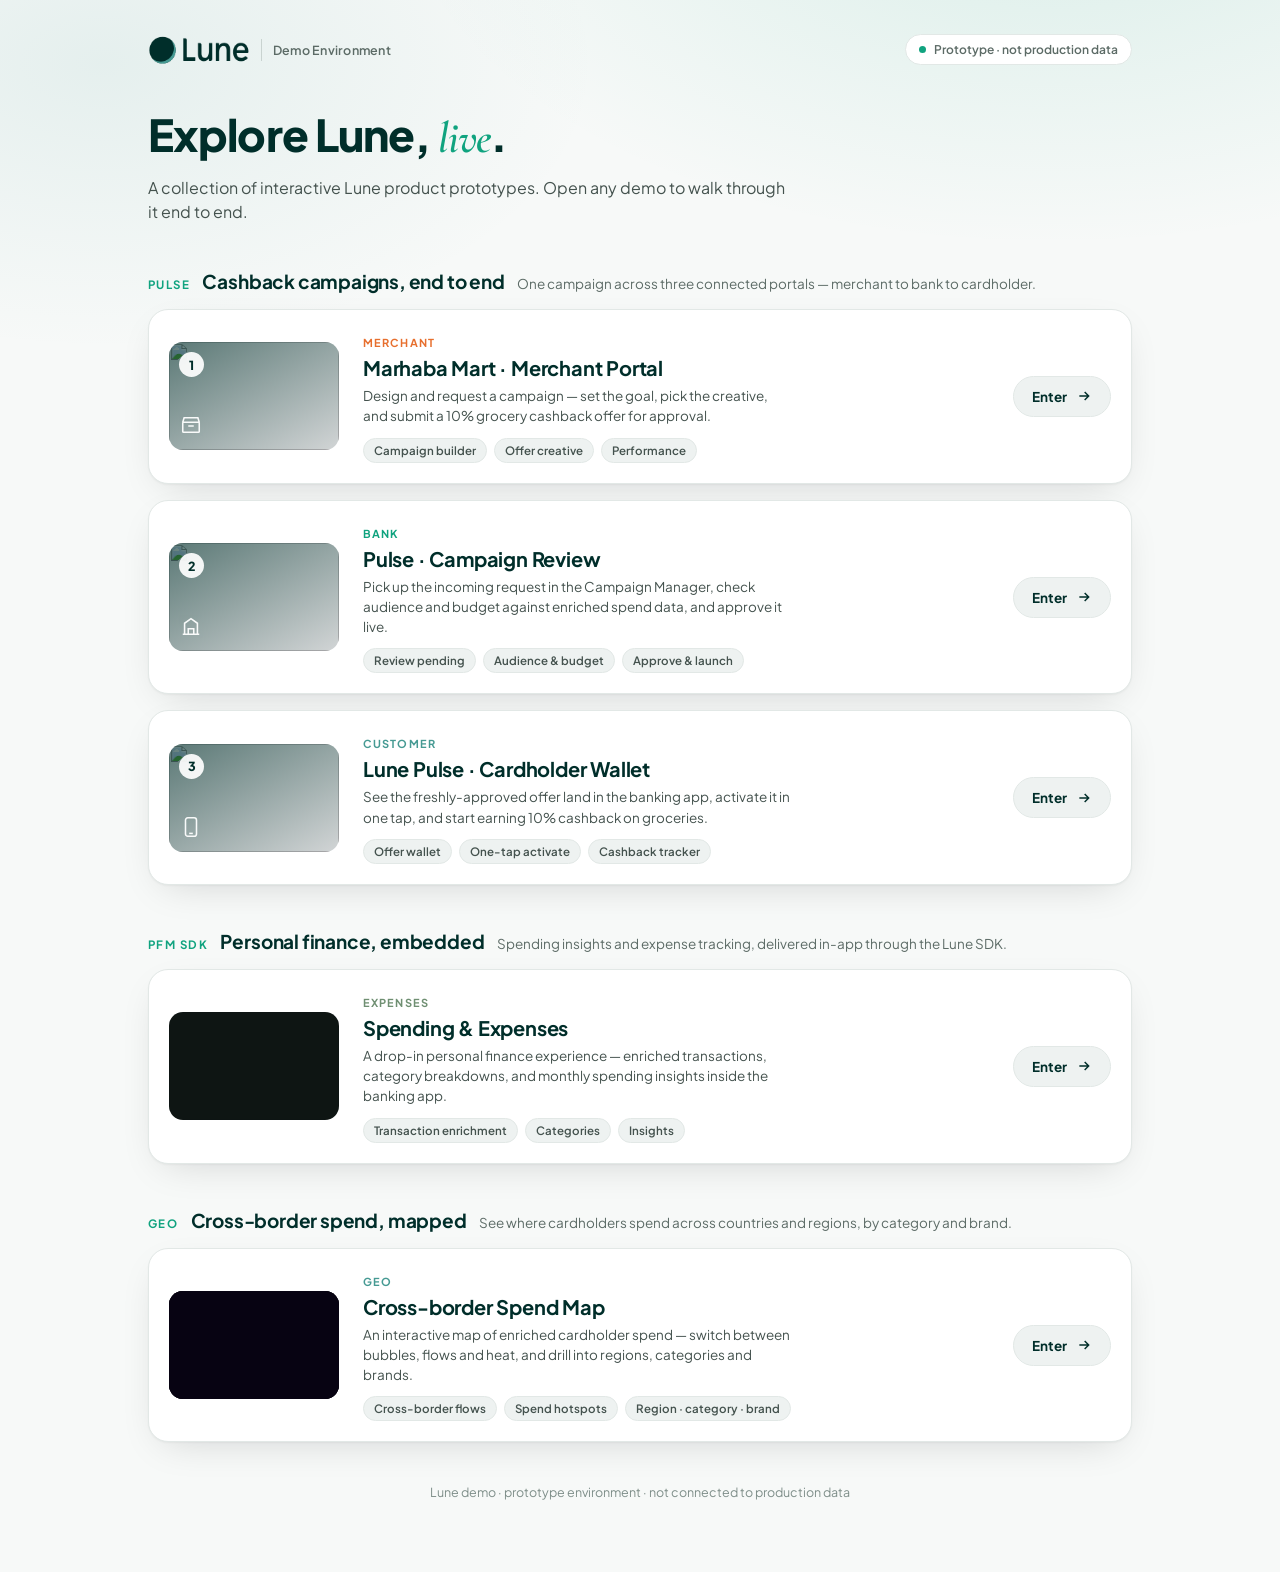
==== index.html @ 21f0b9bf "Use live in-product previews as Expenses & Geo card thumbnails - Replace the placeholder gradient th" ====
<!DOCTYPE html>
<html lang="en">
<head>
<meta charset="utf-8" />
<meta name="viewport" content="width=device-width, initial-scale=1" />
<title>Lune — Demo Environment</title>
<link rel="icon" type="image/png" href="assets/favicon.png" />
<link rel="preconnect" href="https://fonts.googleapis.com" />
<link rel="preconnect" href="https://fonts.gstatic.com" crossorigin />
<link rel="stylesheet" href="https://fonts.googleapis.com/css2?family=Plus+Jakarta+Sans:ital,wght@0,400;0,500;0,600;0,700;0,800;1,400&family=Cormorant+Garamond:ital,wght@1,600;1,700&display=swap" />
<style>
:root{
  --lune-emerald:#10A37F; --lune-teal:#002E2A; --lune-teal-700:#0A634D;
  --lune-mint:#99F2AC; --lune-ink:#070312; --lune-sea:#469A93;
  --neutral-0:#FFFFFF; --neutral-25:#F7F9F8; --neutral-50:#EEF2F1;
  --neutral-100:#E2E8E6; --neutral-200:#C9D3D0; --neutral-300:#A7B4B0;
  --neutral-400:#7E8E89; --neutral-500:#5C6B66; --neutral-600:#44524E;
  --neutral-700:#2E3A36; --neutral-800:#1B2421; --neutral-900:#0E1513;
  --radius-card:20px; --radius-pill:999px;
  --shadow-card:0 1px 2px rgba(7,3,18,.04), 0 12px 40px -16px rgba(7,3,18,.18);
  --shadow-hover:0 1px 2px rgba(7,3,18,.06), 0 28px 70px -24px rgba(7,3,18,.32);
}
*,*::before,*::after{box-sizing:border-box}
html,body{margin:0;padding:0}
body{
  font-family:'Plus Jakarta Sans',system-ui,-apple-system,sans-serif;
  color:var(--lune-teal);
  background:
    radial-gradient(1100px 620px at 82% -8%, rgba(16,163,127,.13), transparent 60%),
    radial-gradient(900px 520px at 8% 4%, rgba(70,154,147,.10), transparent 55%),
    var(--neutral-25);
  -webkit-font-smoothing:antialiased;
  min-height:100vh;
}
.wrap{max-width:1040px;margin:0 auto;padding:34px 28px 72px}

/* ---- Top bar ---- */
.topbar{display:flex;align-items:center;justify-content:space-between;margin-bottom:46px}
.brand{display:flex;align-items:center;gap:11px}
.brand img{height:30px;width:auto}
.brand .div{width:1px;height:22px;background:var(--neutral-200)}
.brand .env{font-size:12.5px;font-weight:600;color:var(--neutral-500);letter-spacing:.02em}
.tagpill{
  display:inline-flex;align-items:center;gap:8px;font-size:12px;font-weight:600;
  color:var(--neutral-500);background:var(--neutral-0);
  border:1px solid var(--neutral-100);padding:7px 13px;border-radius:var(--radius-pill);
}
.tagpill .dot{width:7px;height:7px;border-radius:50%;background:var(--lune-emerald)}

/* ---- Intro ---- */
.intro{margin-bottom:40px;max-width:640px}
.intro h1{font-size:clamp(30px,4.4vw,44px);line-height:1.06;font-weight:800;letter-spacing:-.02em;margin:0 0 14px;color:var(--lune-teal)}
.intro h1 em{font-family:'Cormorant Garamond',serif;font-style:italic;font-weight:600;color:var(--lune-emerald)}
.intro p{font-size:16px;line-height:1.55;color:var(--neutral-600);margin:0}

/* ---- Section ---- */
.section{margin-top:44px}
.sec-head{display:flex;align-items:baseline;gap:12px;flex-wrap:wrap;margin-bottom:16px}
.sec-head .eyebrow{font-size:11.5px;font-weight:700;letter-spacing:.13em;text-transform:uppercase;color:var(--lune-emerald)}
.sec-head h2{font-size:19px;font-weight:700;letter-spacing:-.01em;margin:0;color:var(--lune-teal)}
.sec-head p{font-size:13.5px;color:var(--neutral-500);margin:0;flex:1 1 240px;min-width:200px}

/* ---- Cards ---- */
.cards{display:flex;flex-direction:column;gap:16px}
.card{
  display:grid;grid-template-columns:170px 1fr auto;gap:24px;align-items:center;
  text-decoration:none;color:inherit;background:var(--neutral-0);
  border:1px solid var(--neutral-100);border-radius:var(--radius-card);
  padding:20px;box-shadow:var(--shadow-card);
  transition:transform .22s cubic-bezier(.2,.7,.3,1),box-shadow .22s,border-color .22s;
  position:relative;overflow:hidden;
}
.card::before{content:"";position:absolute;left:0;top:0;bottom:0;width:4px;background:var(--accent,var(--lune-emerald));opacity:0;transition:opacity .22s}
.card:hover{transform:translateY(-3px);box-shadow:var(--shadow-hover);border-color:var(--neutral-200)}
.card:hover::before{opacity:1}
.card:hover .enter{background:var(--lune-emerald);color:#fff}
.card:hover .enter svg{transform:translateX(3px)}

.thumb{position:relative;height:108px;border-radius:14px;overflow:hidden;background:var(--neutral-50)}
.thumb img{position:absolute;inset:0;width:100%;height:100%;object-fit:cover}
.thumb .tint{position:absolute;inset:0;background:linear-gradient(150deg,rgba(0,46,42,.62),rgba(7,3,18,.12))}
.thumb.grad{background:linear-gradient(150deg,var(--lune-teal),var(--lune-emerald))}
.thumb.live{height:auto;aspect-ratio:85/54;background:var(--neutral-900);position:relative;overflow:hidden}
.thumb.live iframe{position:absolute;top:0;left:0;width:850px;height:540px;border:0;pointer-events:none;transform-origin:top left}
.thumb.live::after{content:"";position:absolute;inset:0;box-shadow:inset 0 0 0 1px rgba(7,3,18,.06);border-radius:14px;pointer-events:none}
.thumb .step{position:absolute;top:10px;left:10px;display:inline-flex;align-items:center;justify-content:center;width:25px;height:25px;border-radius:50%;background:rgba(255,255,255,.92);color:var(--lune-teal);font-weight:800;font-size:12.5px}
.thumb .ic{position:absolute;bottom:10px;left:11px;color:#fff;opacity:.94}
.thumb .ic-center{position:absolute;inset:0;display:flex;align-items:center;justify-content:center;color:rgba(255,255,255,.96)}

.body .role{display:inline-flex;align-items:center;gap:7px;font-size:11px;font-weight:700;letter-spacing:.1em;text-transform:uppercase;color:var(--accent,var(--lune-emerald));margin-bottom:6px}
.body h3{font-size:20px;font-weight:700;letter-spacing:-.01em;margin:0 0 6px;color:var(--lune-teal)}
.body p{font-size:13.5px;line-height:1.5;color:var(--neutral-600);margin:0 0 11px;max-width:430px}
.tags{display:flex;flex-wrap:wrap;gap:7px}
.tag{font-size:11.5px;font-weight:600;color:var(--neutral-600);background:var(--neutral-50);border:1px solid var(--neutral-100);padding:4px 10px;border-radius:var(--radius-pill)}

.enter{display:inline-flex;align-items:center;gap:9px;white-space:nowrap;font-size:13.5px;font-weight:700;color:var(--lune-teal);background:var(--neutral-50);border:1px solid var(--neutral-100);padding:11px 18px;border-radius:var(--radius-pill);transition:background .2s,color .2s}
.enter svg{transition:transform .2s}

.foot{margin-top:42px;font-size:12.5px;color:var(--neutral-400);text-align:center}

@media (max-width:760px){
  .card{grid-template-columns:1fr;gap:14px}
  .thumb{height:140px}
  .enter{width:100%;justify-content:center}
  .body p{max-width:none}
}
</style>
</head>
<body>
<div class="wrap">

  <div class="topbar">
    <div class="brand">
      <img src="assets/lune-logo.png" alt="Lune" />
      <span class="div"></span>
      <span class="env">Demo Environment</span>
    </div>
    <span class="tagpill"><span class="dot"></span>Prototype · not production data</span>
  </div>

  <div class="intro">
    <h1>Explore Lune, <em>live</em>.</h1>
    <p>A collection of interactive Lune product prototypes. Open any demo to walk through it end to end.</p>
  </div>

  <!-- ============ PULSE ============ -->
  <section class="section">
    <div class="sec-head">
      <span class="eyebrow">Pulse</span>
      <h2>Cashback campaigns, end to end</h2>
      <p>One campaign across three connected portals — merchant to bank to cardholder.</p>
    </div>

    <div class="cards">

      <!-- 1 · MERCHANT -->
      <a class="card" style="--accent:#E76F2E" href="merchant.html">
        <div class="thumb">
          <img src="https://images.unsplash.com/photo-1542838132-92c53300491e?auto=format&fit=crop&w=600&q=70" alt="" loading="lazy" />
          <div class="tint"></div>
          <span class="step">1</span>
          <span class="ic"><svg width="22" height="22" viewBox="0 0 24 24" fill="none" stroke="currentColor" stroke-width="1.7"><path d="M3 9l1.5-5h15L21 9M3 9h18M3 9v10a1 1 0 0 0 1 1h16a1 1 0 0 0 1-1V9M9 13h6"/></svg></span>
        </div>
        <div class="body">
          <span class="role">Merchant</span>
          <h3>Marhaba Mart · Merchant Portal</h3>
          <p>Design and request a campaign — set the goal, pick the creative, and submit a 10% grocery cashback offer for approval.</p>
          <div class="tags"><span class="tag">Campaign builder</span><span class="tag">Offer creative</span><span class="tag">Performance</span></div>
        </div>
        <span class="enter">Enter <svg width="16" height="16" viewBox="0 0 24 24" fill="none" stroke="currentColor" stroke-width="2.2"><path d="M5 12h14M13 6l6 6-6 6"/></svg></span>
      </a>

      <!-- 2 · BANK -->
      <a class="card" style="--accent:#10A37F" href="bank.html">
        <div class="thumb">
          <img src="https://images.unsplash.com/photo-1454165804606-c3d57bc86b40?auto=format&fit=crop&w=600&q=70" alt="" loading="lazy" />
          <div class="tint"></div>
          <span class="step">2</span>
          <span class="ic"><svg width="22" height="22" viewBox="0 0 24 24" fill="none" stroke="currentColor" stroke-width="1.7"><path d="M3 21h18M5 21V9l7-5 7 5v12M9 21v-6h6v6"/></svg></span>
        </div>
        <div class="body">
          <span class="role">Bank</span>
          <h3>Pulse · Campaign Review</h3>
          <p>Pick up the incoming request in the Campaign Manager, check audience and budget against enriched spend data, and approve it live.</p>
          <div class="tags"><span class="tag">Review pending</span><span class="tag">Audience &amp; budget</span><span class="tag">Approve &amp; launch</span></div>
        </div>
        <span class="enter">Enter <svg width="16" height="16" viewBox="0 0 24 24" fill="none" stroke="currentColor" stroke-width="2.2"><path d="M5 12h14M13 6l6 6-6 6"/></svg></span>
      </a>

      <!-- 3 · CUSTOMER -->
      <a class="card" style="--accent:#469A93" href="customer.html">
        <div class="thumb">
          <img src="https://images.unsplash.com/photo-1556742502-ec7c0e9f34b1?auto=format&fit=crop&w=600&q=70" alt="" loading="lazy" />
          <div class="tint"></div>
          <span class="step">3</span>
          <span class="ic"><svg width="22" height="22" viewBox="0 0 24 24" fill="none" stroke="currentColor" stroke-width="1.7"><rect x="6" y="2" width="12" height="20" rx="2.5"/><path d="M10 19h4"/></svg></span>
        </div>
        <div class="body">
          <span class="role">Customer</span>
          <h3>Lune Pulse · Cardholder Wallet</h3>
          <p>See the freshly-approved offer land in the banking app, activate it in one tap, and start earning 10% cashback on groceries.</p>
          <div class="tags"><span class="tag">Offer wallet</span><span class="tag">One-tap activate</span><span class="tag">Cashback tracker</span></div>
        </div>
        <span class="enter">Enter <svg width="16" height="16" viewBox="0 0 24 24" fill="none" stroke="currentColor" stroke-width="2.2"><path d="M5 12h14M13 6l6 6-6 6"/></svg></span>
      </a>

    </div>
  </section>

  <!-- ============ PFM SDK ============ -->
  <section class="section">
    <div class="sec-head">
      <span class="eyebrow">PFM SDK</span>
      <h2>Personal finance, embedded</h2>
      <p>Spending insights and expense tracking, delivered in-app through the Lune SDK.</p>
    </div>

    <div class="cards">

      <a class="card" style="--accent:#6F8F72" href="expenses.html">
        <div class="thumb live">
          <iframe src="expenses.html?preview" title="Expenses preview" loading="lazy" tabindex="-1" aria-hidden="true" scrolling="no"></iframe>
        </div>
        <div class="body">
          <span class="role">Expenses</span>
          <h3>Spending &amp; Expenses</h3>
          <p>A drop-in personal finance experience — enriched transactions, category breakdowns, and monthly spending insights inside the banking app.</p>
          <div class="tags"><span class="tag">Transaction enrichment</span><span class="tag">Categories</span><span class="tag">Insights</span></div>
        </div>
        <span class="enter">Enter <svg width="16" height="16" viewBox="0 0 24 24" fill="none" stroke="currentColor" stroke-width="2.2"><path d="M5 12h14M13 6l6 6-6 6"/></svg></span>
      </a>

    </div>
  </section>

  <!-- ============ GEO ============ -->
  <section class="section">
    <div class="sec-head">
      <span class="eyebrow">Geo</span>
      <h2>Cross-border spend, mapped</h2>
      <p>See where cardholders spend across countries and regions, by category and brand.</p>
    </div>

    <div class="cards">

      <a class="card" style="--accent:#469A93" href="geomap.html">
        <div class="thumb live">
          <iframe src="geomap.html?preview" title="Geo map preview" loading="lazy" tabindex="-1" aria-hidden="true" scrolling="no"></iframe>
        </div>
        <div class="body">
          <span class="role">Geo</span>
          <h3>Cross-border Spend Map</h3>
          <p>An interactive map of enriched cardholder spend — switch between bubbles, flows and heat, and drill into regions, categories and brands.</p>
          <div class="tags"><span class="tag">Cross-border flows</span><span class="tag">Spend hotspots</span><span class="tag">Region · category · brand</span></div>
        </div>
        <span class="enter">Enter <svg width="16" height="16" viewBox="0 0 24 24" fill="none" stroke="currentColor" stroke-width="2.2"><path d="M5 12h14M13 6l6 6-6 6"/></svg></span>
      </a>

    </div>
  </section>

  <div class="foot">Lune demo · prototype environment · not connected to production data</div>

</div>
<script>
  // Scale the live iframe previews to fill their thumbnail box (logical 850x540).
  function sizeLivePreviews(){
    document.querySelectorAll('.thumb.live').forEach(function(box){
      var f = box.querySelector('iframe');
      if (f) f.style.transform = 'scale(' + (box.clientWidth / 850) + ')';
    });
  }
  window.addEventListener('load', sizeLivePreviews);
  window.addEventListener('resize', sizeLivePreviews);
  sizeLivePreviews();
</script>
</body>
</html>
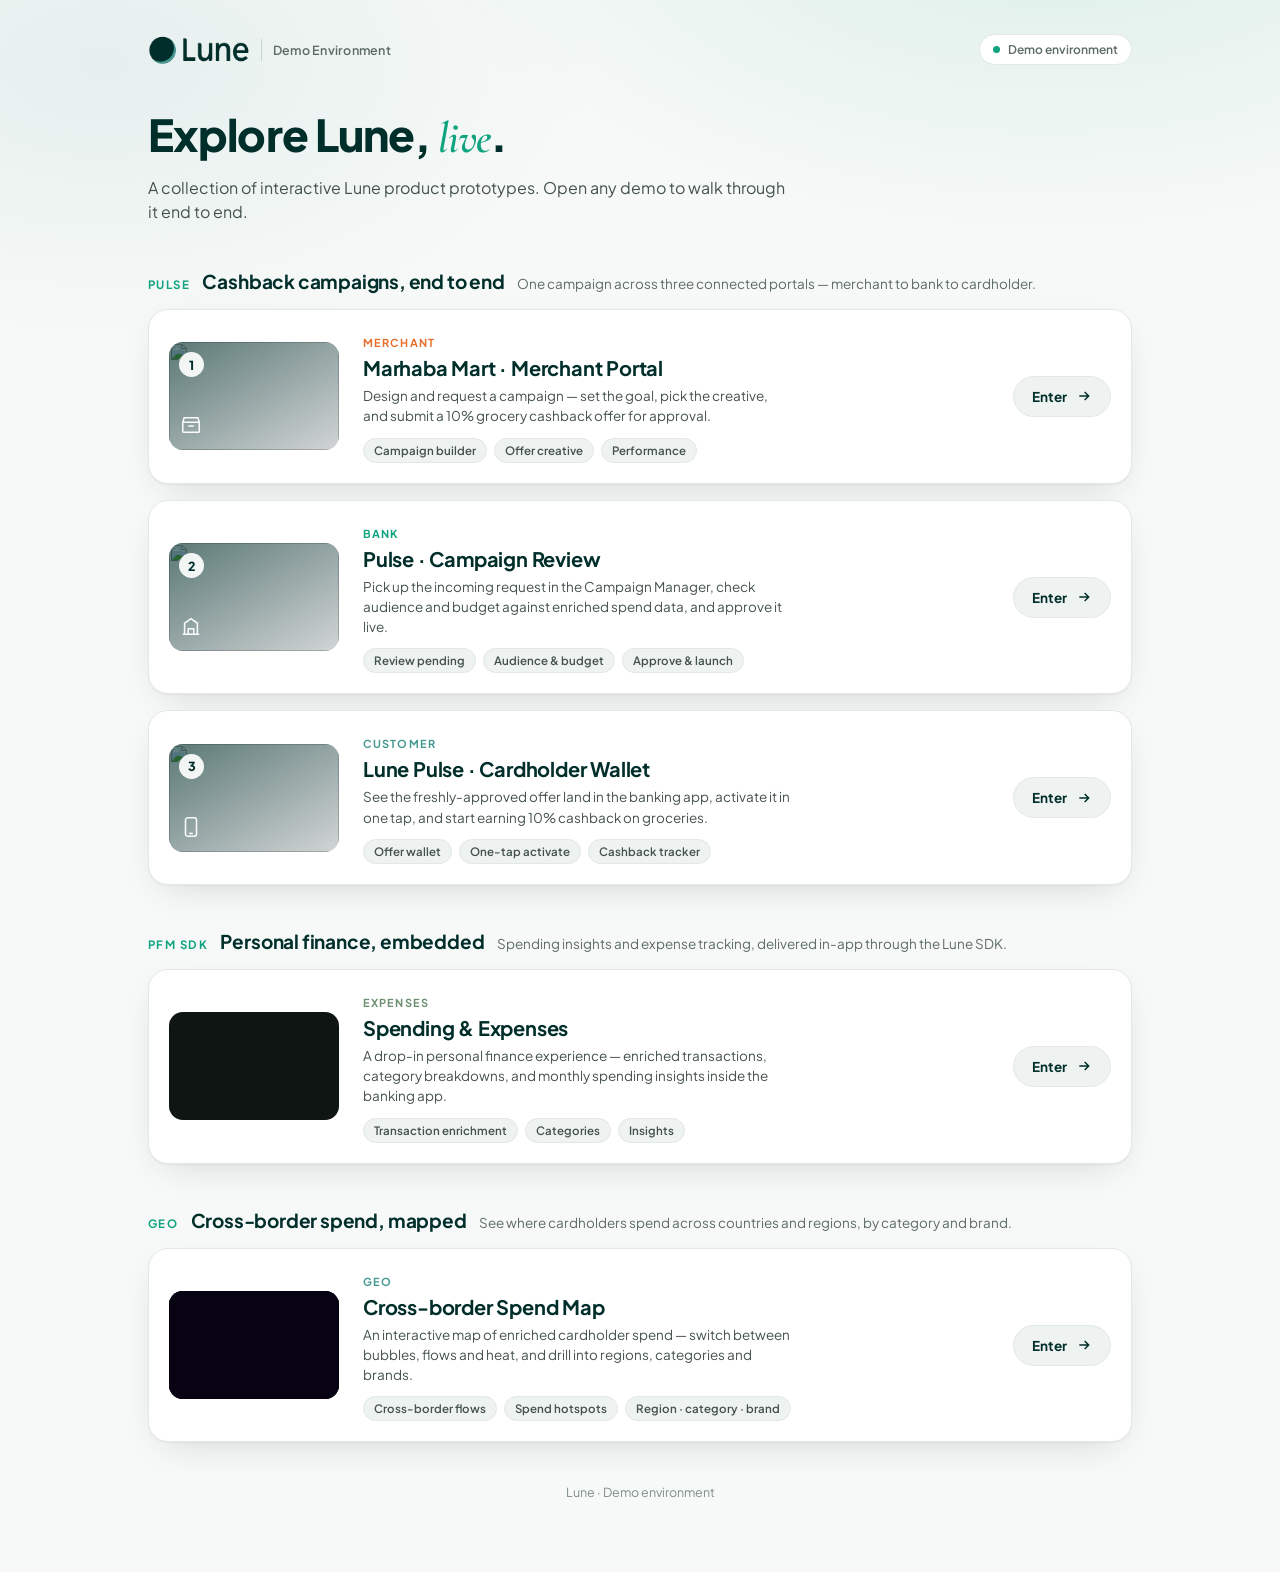
==== commit 81b87cc1: "Simplify demo labels to "Demo environment" Drop the "not connected to production data" / "Prototype"" ====
--- a/index.html
+++ b/index.html
@@ -115,7 +115,7 @@
       <span class="div"></span>
       <span class="env">Demo Environment</span>
     </div>
-    <span class="tagpill"><span class="dot"></span>Prototype · not production data</span>
+    <span class="tagpill"><span class="dot"></span>Demo environment</span>
   </div>
 
   <div class="intro">
@@ -239,7 +239,7 @@
     </div>
   </section>
 
-  <div class="foot">Lune demo · prototype environment · not connected to production data</div>
+  <div class="foot">Lune · Demo environment</div>
 
 </div>
 <script>
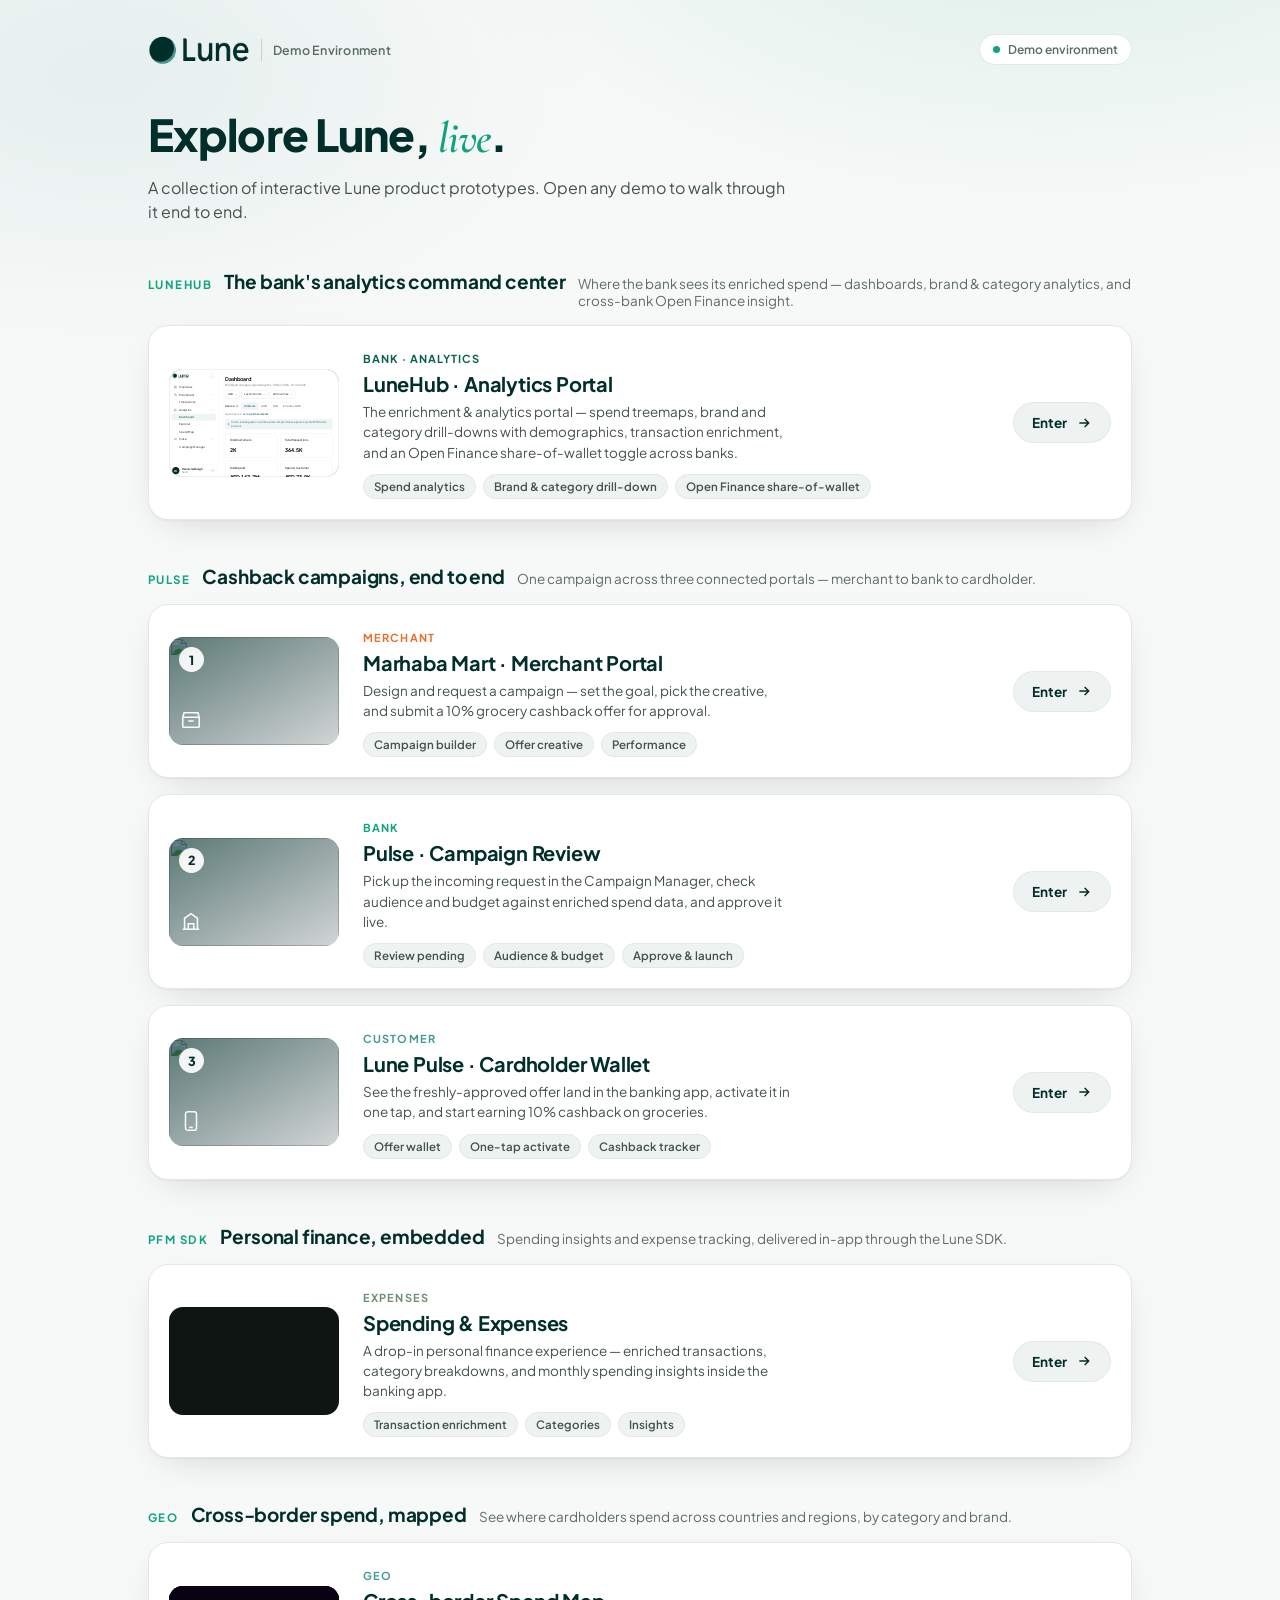
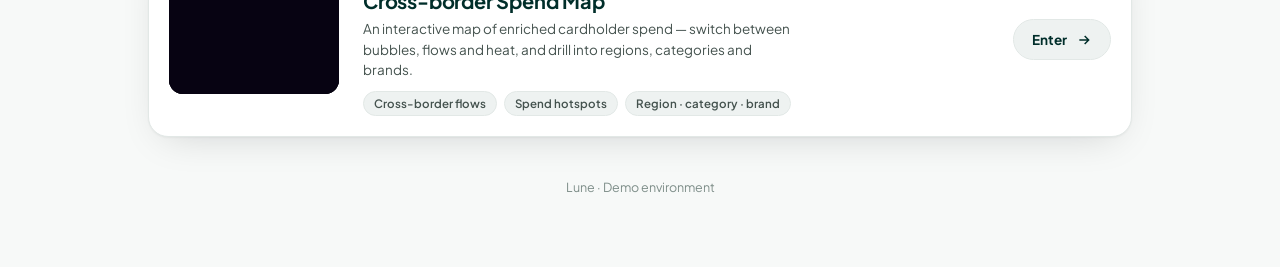
==== commit db4870a0: "Add LuneHub analytics demo (top of environment) Bank enrichment & analytics portal served at /lunehu" ====
--- a/index.html
+++ b/index.html
@@ -123,6 +123,32 @@
     <p>A collection of interactive Lune product prototypes. Open any demo to walk through it end to end.</p>
   </div>
 
+  <!-- ============ LUNEHUB ============ -->
+  <section class="section">
+    <div class="sec-head">
+      <span class="eyebrow">LuneHub</span>
+      <h2>The bank's analytics command center</h2>
+      <p>Where the bank sees its enriched spend — dashboards, brand &amp; category analytics, and cross-bank Open Finance insight.</p>
+    </div>
+
+    <div class="cards">
+
+      <a class="card" style="--accent:#0A634D" href="lunehub/">
+        <div class="thumb live">
+          <iframe src="lunehub/index.html?preview" title="LuneHub preview" loading="lazy" tabindex="-1" aria-hidden="true" scrolling="no"></iframe>
+        </div>
+        <div class="body">
+          <span class="role">Bank · Analytics</span>
+          <h3>LuneHub · Analytics Portal</h3>
+          <p>The enrichment &amp; analytics portal — spend treemaps, brand and category drill-downs with demographics, transaction enrichment, and an Open Finance share-of-wallet toggle across banks.</p>
+          <div class="tags"><span class="tag">Spend analytics</span><span class="tag">Brand &amp; category drill-down</span><span class="tag">Open Finance share-of-wallet</span></div>
+        </div>
+        <span class="enter">Enter <svg width="16" height="16" viewBox="0 0 24 24" fill="none" stroke="currentColor" stroke-width="2.2"><path d="M5 12h14M13 6l6 6-6 6"/></svg></span>
+      </a>
+
+    </div>
+  </section>
+
   <!-- ============ PULSE ============ -->
   <section class="section">
     <div class="sec-head">
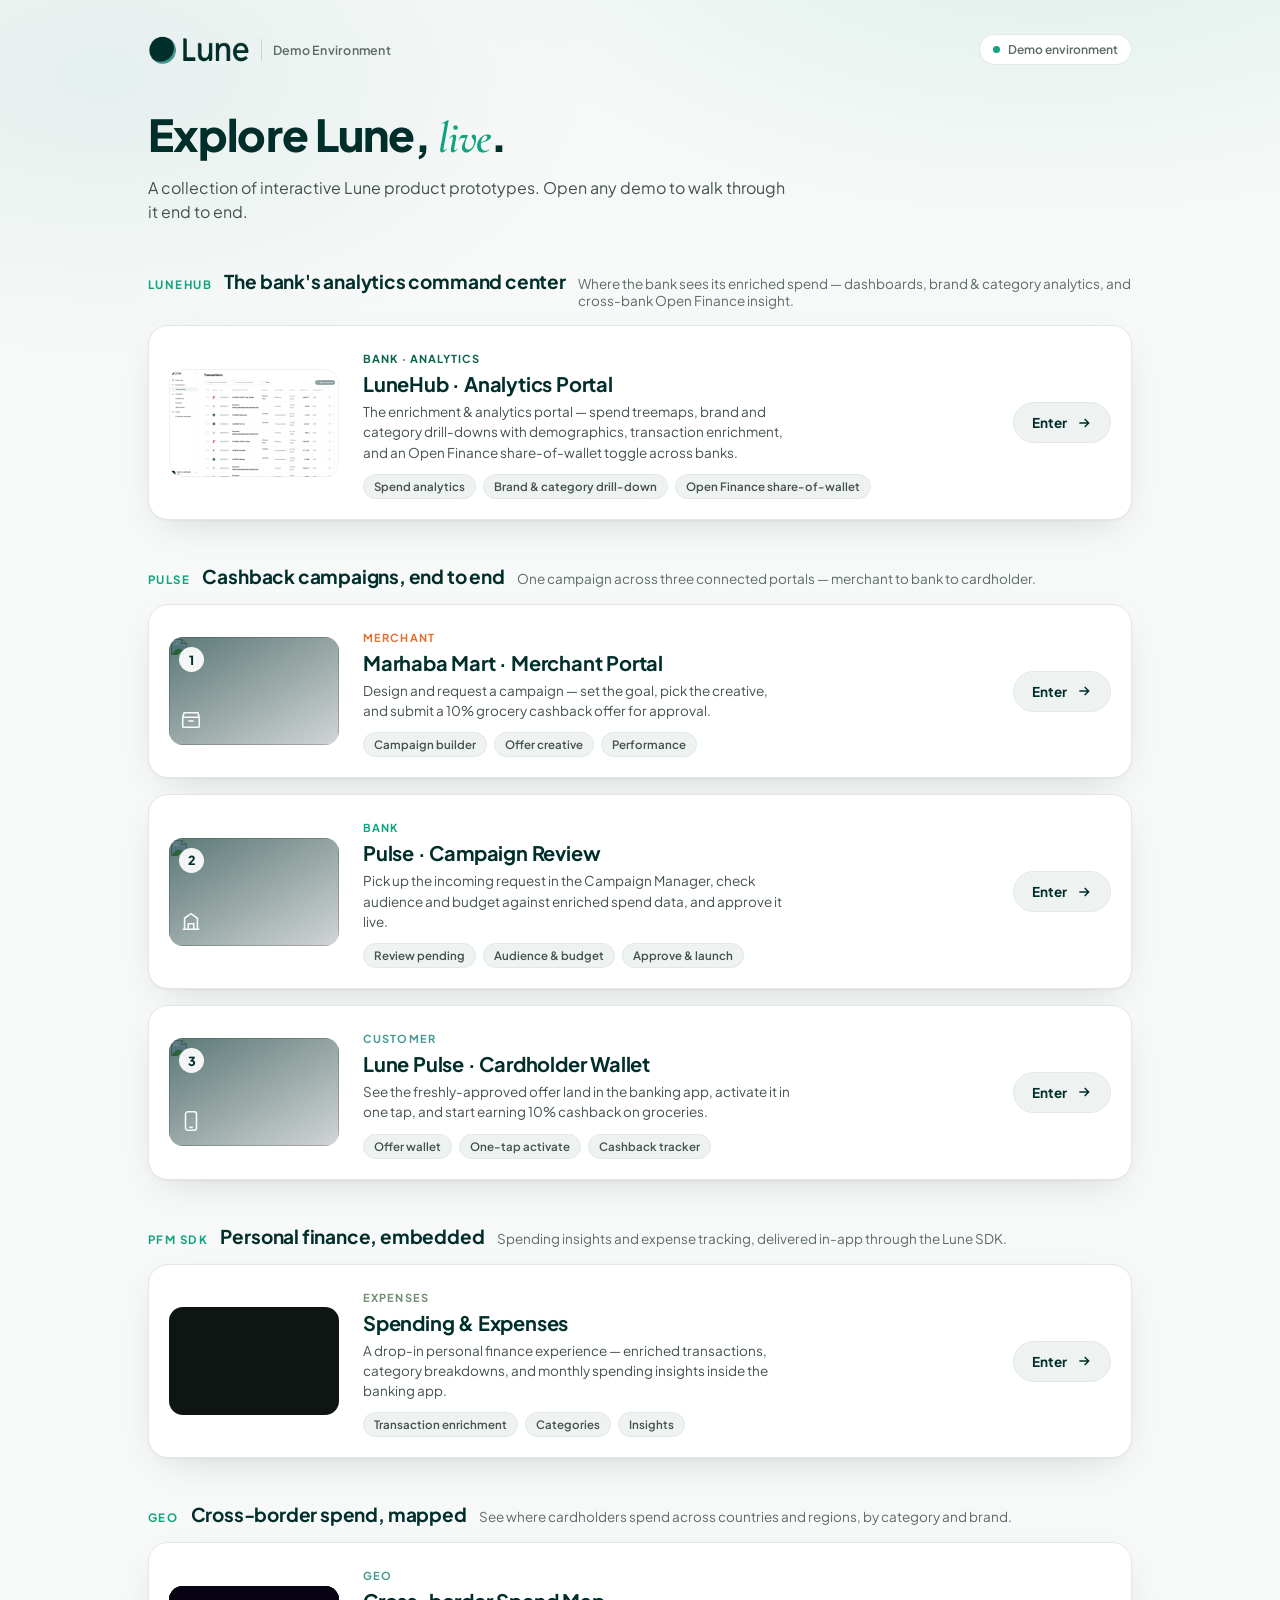
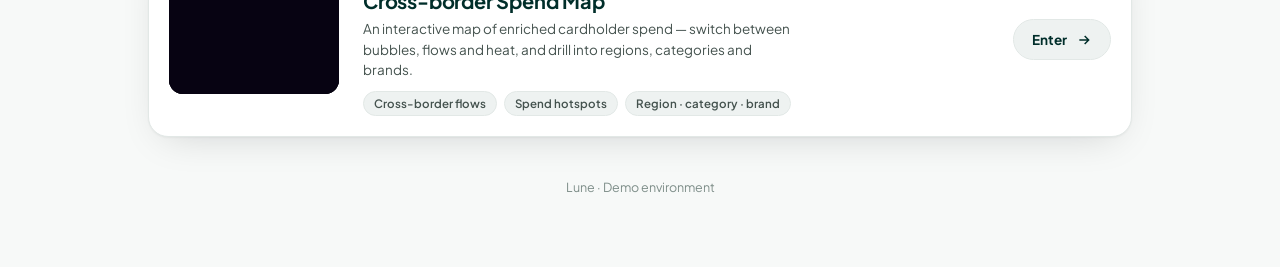
==== commit 47bd55c3: "LuneHub card: static transactions screenshot + no sign-in gate Landing thumbnail is now a single ret" ====
--- a/index.html
+++ b/index.html
@@ -83,6 +83,8 @@
 .thumb.live{height:auto;aspect-ratio:85/54;background:var(--neutral-900);position:relative;overflow:hidden}
 .thumb.live iframe{position:absolute;top:0;left:0;width:850px;height:540px;border:0;pointer-events:none;transform-origin:top left}
 .thumb.live::after{content:"";position:absolute;inset:0;box-shadow:inset 0 0 0 1px rgba(7,3,18,.06);border-radius:14px;pointer-events:none}
+.thumb.shot{height:auto;aspect-ratio:85/54;background:#fff}
+.thumb.shot::after{content:"";position:absolute;inset:0;box-shadow:inset 0 0 0 1px rgba(7,3,18,.06);border-radius:14px;pointer-events:none}
 .thumb .step{position:absolute;top:10px;left:10px;display:inline-flex;align-items:center;justify-content:center;width:25px;height:25px;border-radius:50%;background:rgba(255,255,255,.92);color:var(--lune-teal);font-weight:800;font-size:12.5px}
 .thumb .ic{position:absolute;bottom:10px;left:11px;color:#fff;opacity:.94}
 .thumb .ic-center{position:absolute;inset:0;display:flex;align-items:center;justify-content:center;color:rgba(255,255,255,.96)}
@@ -134,8 +136,8 @@
     <div class="cards">
 
       <a class="card" style="--accent:#0A634D" href="lunehub/">
-        <div class="thumb live">
-          <iframe src="lunehub/index.html?preview" title="LuneHub preview" loading="lazy" tabindex="-1" aria-hidden="true" scrolling="no"></iframe>
+        <div class="thumb shot">
+          <img src="assets/lunehub-transactions.png" alt="LuneHub — enriched transactions" loading="lazy" />
         </div>
         <div class="body">
           <span class="role">Bank · Analytics</span>
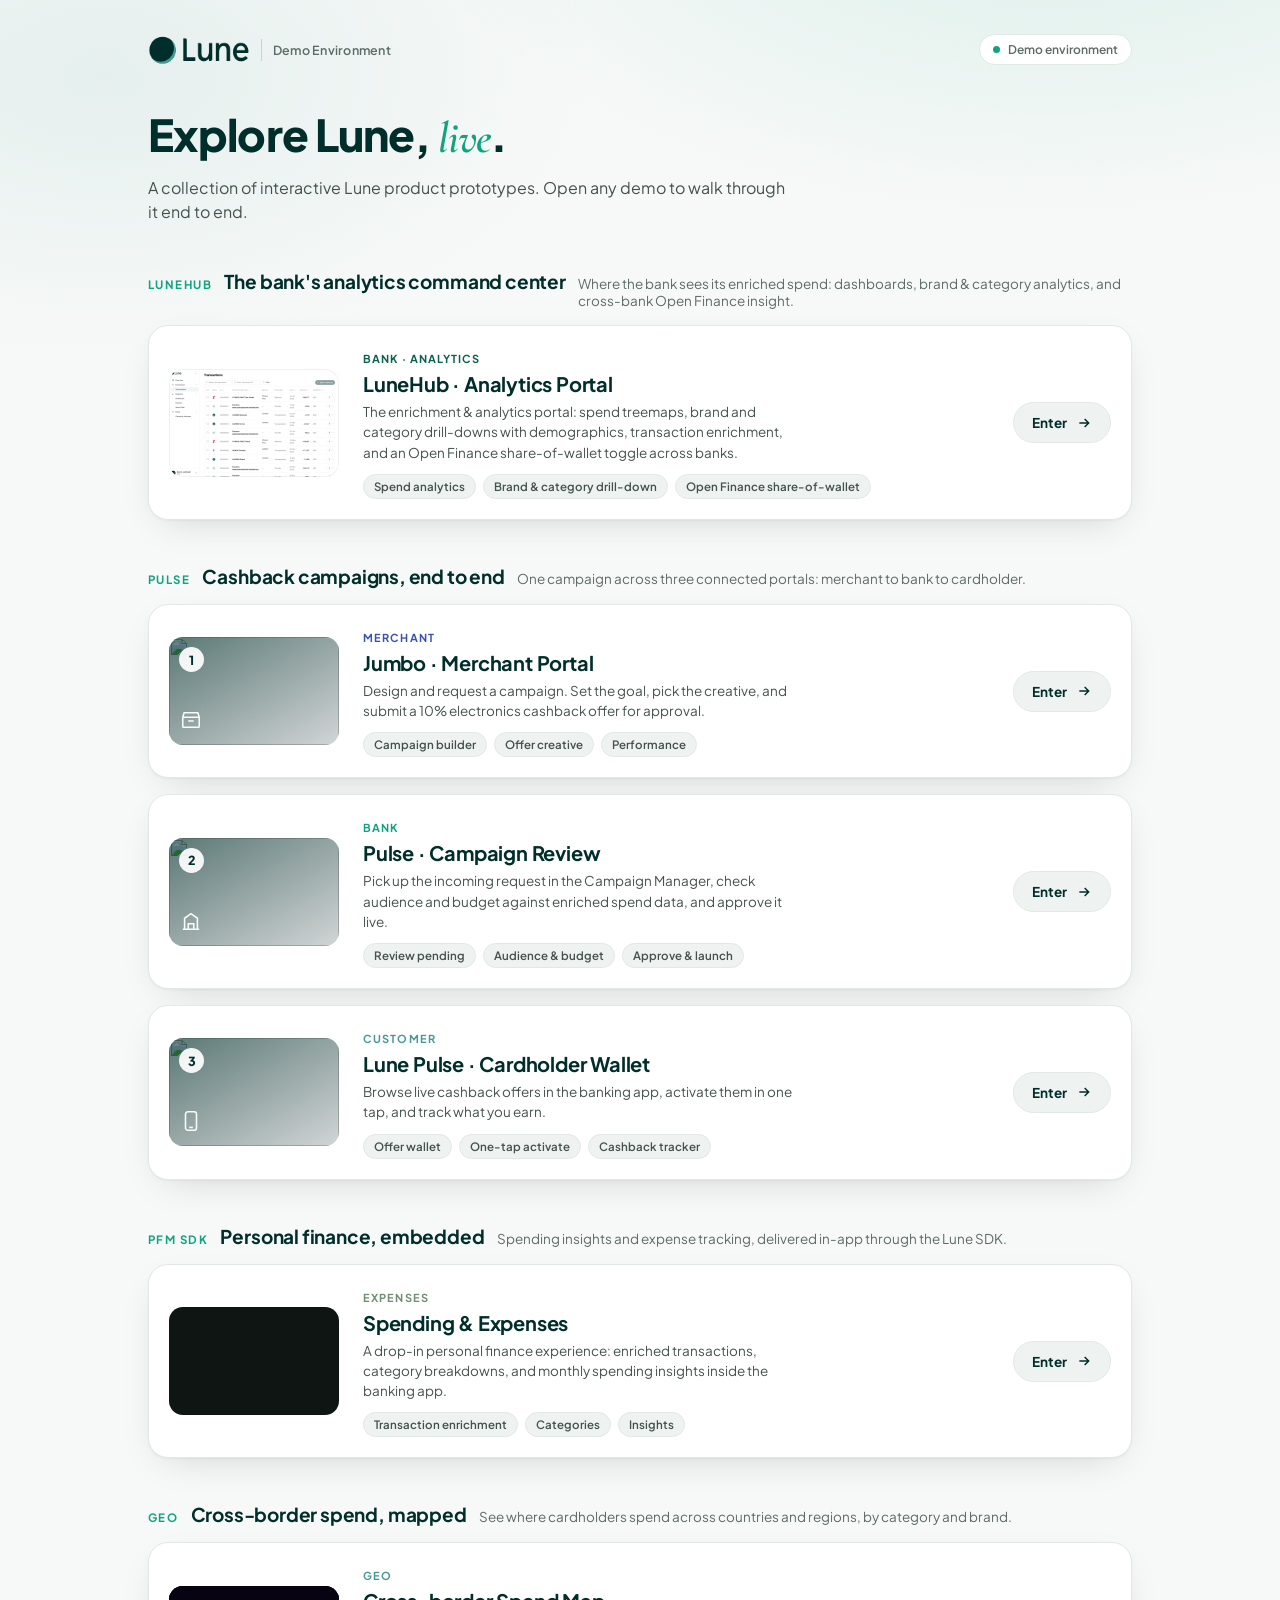
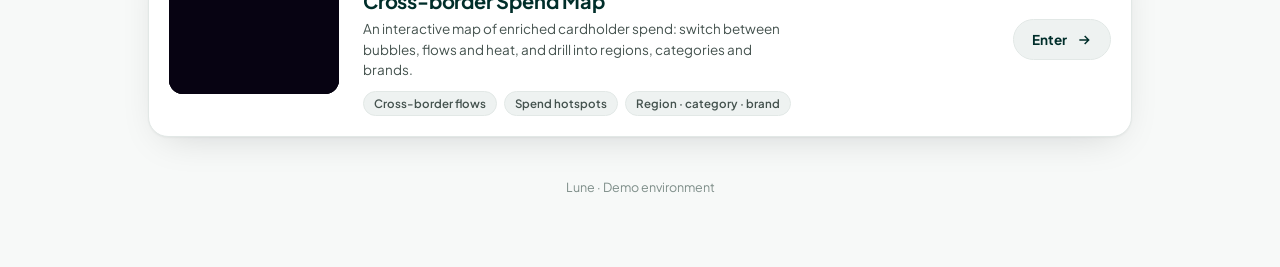
==== commit 1bf16908: "Rework Pulse merchants: Jumbo Electronics flagship + full merchant roster - Bank Campaign Manager no" ====
--- a/index.html
+++ b/index.html
@@ -3,7 +3,7 @@
 <head>
 <meta charset="utf-8" />
 <meta name="viewport" content="width=device-width, initial-scale=1" />
-<title>Lune — Demo Environment</title>
+<title>Lune: Demo Environment</title>
 <link rel="icon" type="image/png" href="assets/favicon.png" />
 <link rel="preconnect" href="https://fonts.googleapis.com" />
 <link rel="preconnect" href="https://fonts.gstatic.com" crossorigin />
@@ -130,19 +130,19 @@
     <div class="sec-head">
       <span class="eyebrow">LuneHub</span>
       <h2>The bank's analytics command center</h2>
-      <p>Where the bank sees its enriched spend — dashboards, brand &amp; category analytics, and cross-bank Open Finance insight.</p>
+      <p>Where the bank sees its enriched spend: dashboards, brand &amp; category analytics, and cross-bank Open Finance insight.</p>
     </div>
 
     <div class="cards">
 
       <a class="card" style="--accent:#0A634D" href="lunehub/">
         <div class="thumb shot">
-          <img src="assets/lunehub-transactions.png" alt="LuneHub — enriched transactions" loading="lazy" />
+          <img src="assets/lunehub-transactions.png" alt="LuneHub: enriched transactions" loading="lazy" />
         </div>
         <div class="body">
           <span class="role">Bank · Analytics</span>
           <h3>LuneHub · Analytics Portal</h3>
-          <p>The enrichment &amp; analytics portal — spend treemaps, brand and category drill-downs with demographics, transaction enrichment, and an Open Finance share-of-wallet toggle across banks.</p>
+          <p>The enrichment &amp; analytics portal: spend treemaps, brand and category drill-downs with demographics, transaction enrichment, and an Open Finance share-of-wallet toggle across banks.</p>
           <div class="tags"><span class="tag">Spend analytics</span><span class="tag">Brand &amp; category drill-down</span><span class="tag">Open Finance share-of-wallet</span></div>
         </div>
         <span class="enter">Enter <svg width="16" height="16" viewBox="0 0 24 24" fill="none" stroke="currentColor" stroke-width="2.2"><path d="M5 12h14M13 6l6 6-6 6"/></svg></span>
@@ -156,23 +156,23 @@
     <div class="sec-head">
       <span class="eyebrow">Pulse</span>
       <h2>Cashback campaigns, end to end</h2>
-      <p>One campaign across three connected portals — merchant to bank to cardholder.</p>
+      <p>One campaign across three connected portals: merchant to bank to cardholder.</p>
     </div>
 
     <div class="cards">
 
       <!-- 1 · MERCHANT -->
-      <a class="card" style="--accent:#E76F2E" href="merchant.html">
+      <a class="card" style="--accent:#3852B4" href="merchant.html">
         <div class="thumb">
-          <img src="https://images.unsplash.com/photo-1542838132-92c53300491e?auto=format&fit=crop&w=600&q=70" alt="" loading="lazy" />
+          <img src="https://images.unsplash.com/photo-1498049794561-7780e7231661?auto=format&fit=crop&w=600&q=70" alt="" loading="lazy" />
           <div class="tint"></div>
           <span class="step">1</span>
           <span class="ic"><svg width="22" height="22" viewBox="0 0 24 24" fill="none" stroke="currentColor" stroke-width="1.7"><path d="M3 9l1.5-5h15L21 9M3 9h18M3 9v10a1 1 0 0 0 1 1h16a1 1 0 0 0 1-1V9M9 13h6"/></svg></span>
         </div>
         <div class="body">
           <span class="role">Merchant</span>
-          <h3>Marhaba Mart · Merchant Portal</h3>
-          <p>Design and request a campaign — set the goal, pick the creative, and submit a 10% grocery cashback offer for approval.</p>
+          <h3>Jumbo · Merchant Portal</h3>
+          <p>Design and request a campaign. Set the goal, pick the creative, and submit a 10% electronics cashback offer for approval.</p>
           <div class="tags"><span class="tag">Campaign builder</span><span class="tag">Offer creative</span><span class="tag">Performance</span></div>
         </div>
         <span class="enter">Enter <svg width="16" height="16" viewBox="0 0 24 24" fill="none" stroke="currentColor" stroke-width="2.2"><path d="M5 12h14M13 6l6 6-6 6"/></svg></span>
@@ -206,7 +206,7 @@
         <div class="body">
           <span class="role">Customer</span>
           <h3>Lune Pulse · Cardholder Wallet</h3>
-          <p>See the freshly-approved offer land in the banking app, activate it in one tap, and start earning 10% cashback on groceries.</p>
+          <p>Browse live cashback offers in the banking app, activate them in one tap, and track what you earn.</p>
           <div class="tags"><span class="tag">Offer wallet</span><span class="tag">One-tap activate</span><span class="tag">Cashback tracker</span></div>
         </div>
         <span class="enter">Enter <svg width="16" height="16" viewBox="0 0 24 24" fill="none" stroke="currentColor" stroke-width="2.2"><path d="M5 12h14M13 6l6 6-6 6"/></svg></span>
@@ -232,7 +232,7 @@
         <div class="body">
           <span class="role">Expenses</span>
           <h3>Spending &amp; Expenses</h3>
-          <p>A drop-in personal finance experience — enriched transactions, category breakdowns, and monthly spending insights inside the banking app.</p>
+          <p>A drop-in personal finance experience: enriched transactions, category breakdowns, and monthly spending insights inside the banking app.</p>
           <div class="tags"><span class="tag">Transaction enrichment</span><span class="tag">Categories</span><span class="tag">Insights</span></div>
         </div>
         <span class="enter">Enter <svg width="16" height="16" viewBox="0 0 24 24" fill="none" stroke="currentColor" stroke-width="2.2"><path d="M5 12h14M13 6l6 6-6 6"/></svg></span>
@@ -258,7 +258,7 @@
         <div class="body">
           <span class="role">Geo</span>
           <h3>Cross-border Spend Map</h3>
-          <p>An interactive map of enriched cardholder spend — switch between bubbles, flows and heat, and drill into regions, categories and brands.</p>
+          <p>An interactive map of enriched cardholder spend: switch between bubbles, flows and heat, and drill into regions, categories and brands.</p>
           <div class="tags"><span class="tag">Cross-border flows</span><span class="tag">Spend hotspots</span><span class="tag">Region · category · brand</span></div>
         </div>
         <span class="enter">Enter <svg width="16" height="16" viewBox="0 0 24 24" fill="none" stroke="currentColor" stroke-width="2.2"><path d="M5 12h14M13 6l6 6-6 6"/></svg></span>
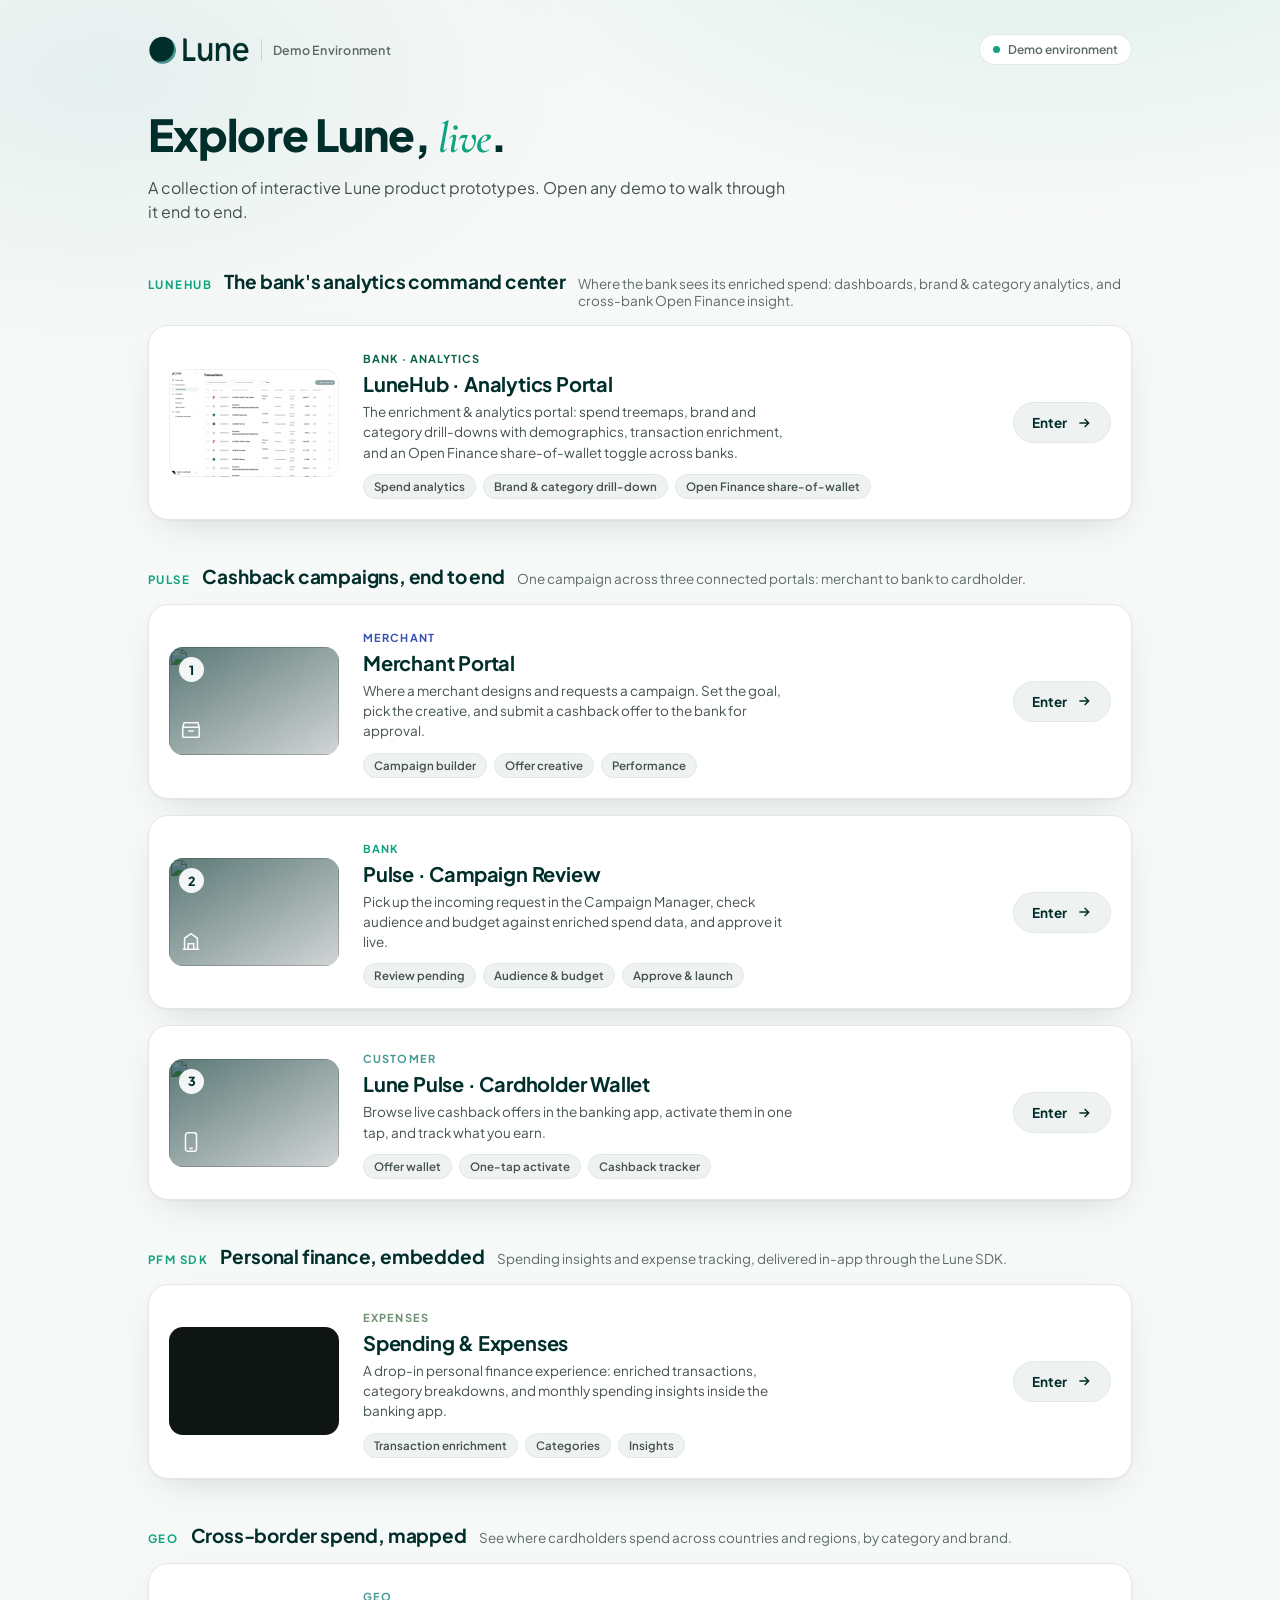
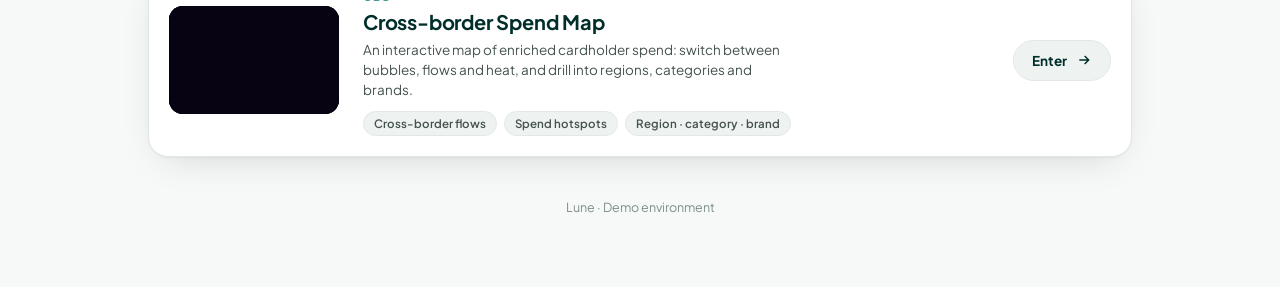
==== commit 6f741a23: "Landing: genericize merchant card (portal is multi-merchant now) Drop the hardcoded "Jumbo" / electr" ====
--- a/index.html
+++ b/index.html
@@ -171,8 +171,8 @@
         </div>
         <div class="body">
           <span class="role">Merchant</span>
-          <h3>Jumbo · Merchant Portal</h3>
-          <p>Design and request a campaign. Set the goal, pick the creative, and submit a 10% electronics cashback offer for approval.</p>
+          <h3>Merchant Portal</h3>
+          <p>Where a merchant designs and requests a campaign. Set the goal, pick the creative, and submit a cashback offer to the bank for approval.</p>
           <div class="tags"><span class="tag">Campaign builder</span><span class="tag">Offer creative</span><span class="tag">Performance</span></div>
         </div>
         <span class="enter">Enter <svg width="16" height="16" viewBox="0 0 24 24" fill="none" stroke="currentColor" stroke-width="2.2"><path d="M5 12h14M13 6l6 6-6 6"/></svg></span>
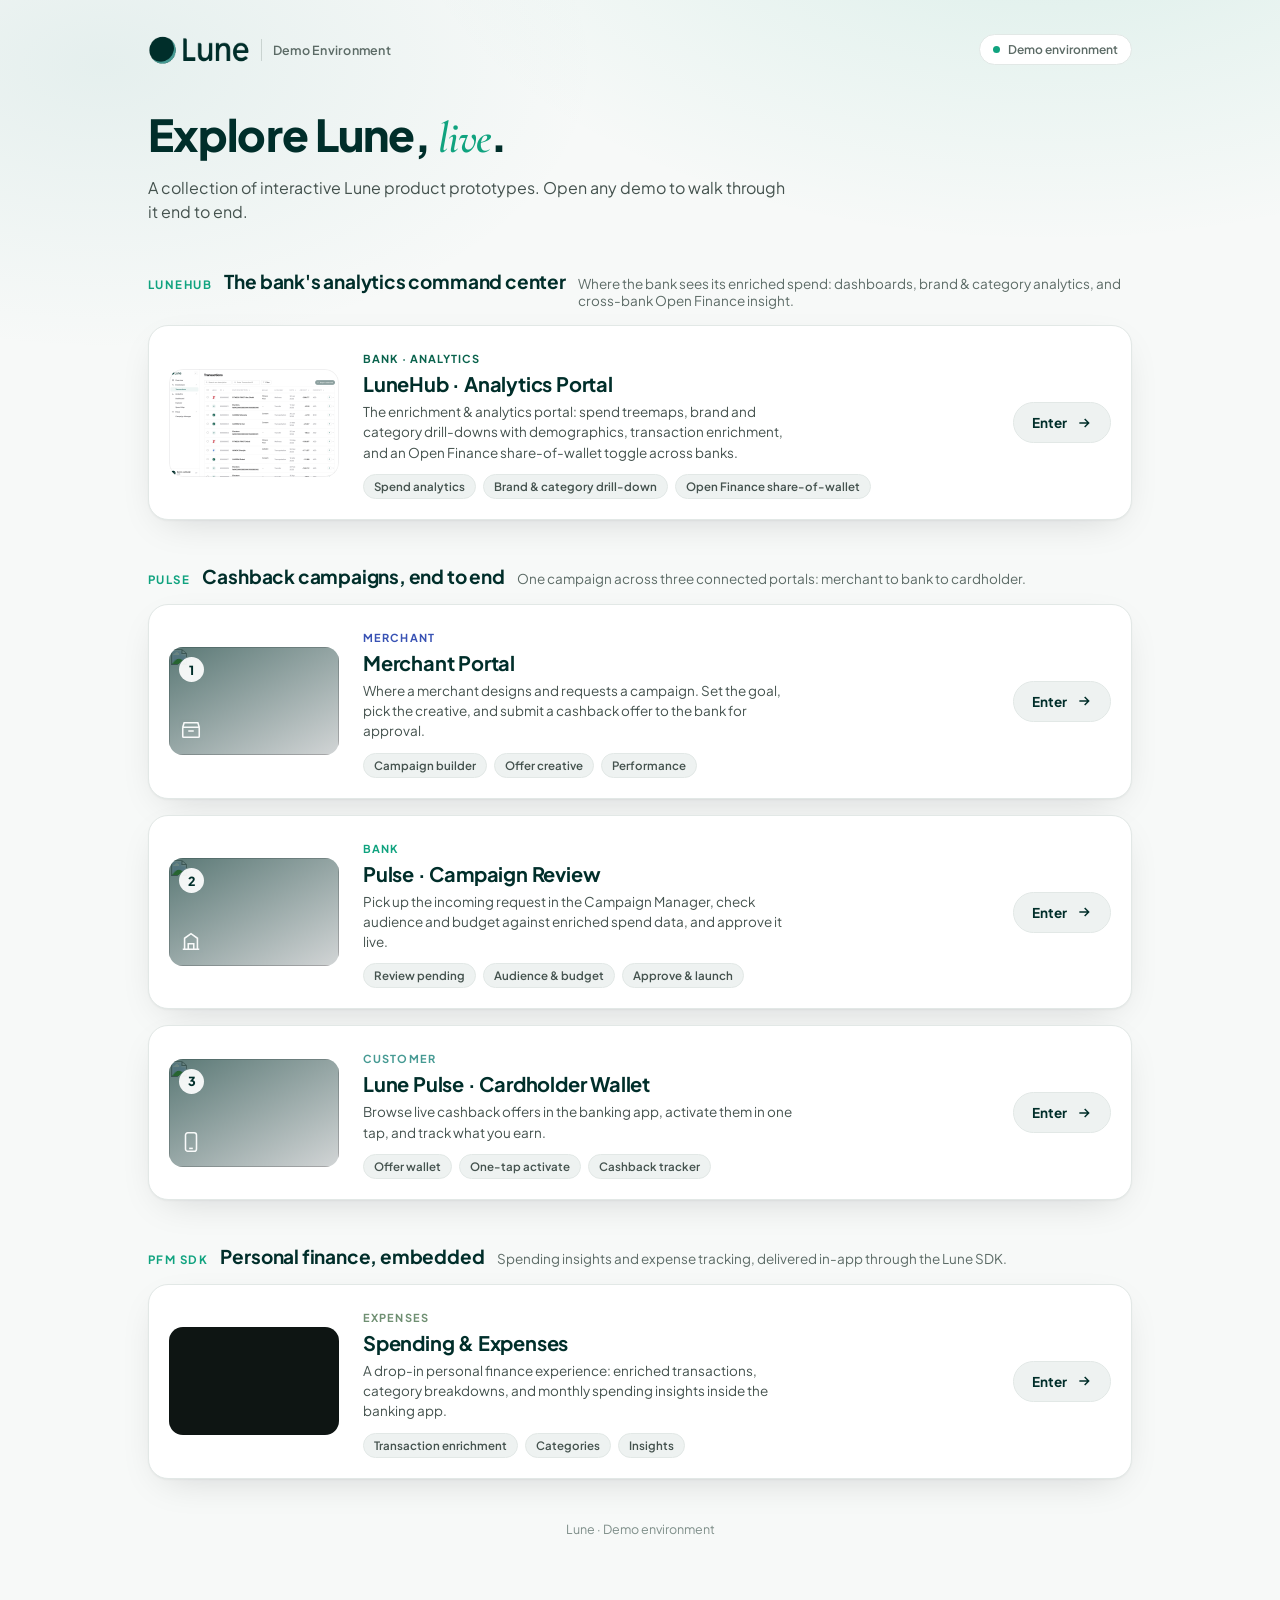
==== commit 3ee0af88: "Remove Geo / spend map from the demo Drop the Cross-border Spend Map section from the landing and de" ====
--- a/index.html
+++ b/index.html
@@ -241,32 +241,6 @@
     </div>
   </section>
 
-  <!-- ============ GEO ============ -->
-  <section class="section">
-    <div class="sec-head">
-      <span class="eyebrow">Geo</span>
-      <h2>Cross-border spend, mapped</h2>
-      <p>See where cardholders spend across countries and regions, by category and brand.</p>
-    </div>
-
-    <div class="cards">
-
-      <a class="card" style="--accent:#469A93" href="geomap.html">
-        <div class="thumb live">
-          <iframe src="geomap.html?preview" title="Geo map preview" loading="lazy" tabindex="-1" aria-hidden="true" scrolling="no"></iframe>
-        </div>
-        <div class="body">
-          <span class="role">Geo</span>
-          <h3>Cross-border Spend Map</h3>
-          <p>An interactive map of enriched cardholder spend: switch between bubbles, flows and heat, and drill into regions, categories and brands.</p>
-          <div class="tags"><span class="tag">Cross-border flows</span><span class="tag">Spend hotspots</span><span class="tag">Region · category · brand</span></div>
-        </div>
-        <span class="enter">Enter <svg width="16" height="16" viewBox="0 0 24 24" fill="none" stroke="currentColor" stroke-width="2.2"><path d="M5 12h14M13 6l6 6-6 6"/></svg></span>
-      </a>
-
-    </div>
-  </section>
-
   <div class="foot">Lune · Demo environment</div>
 
 </div>
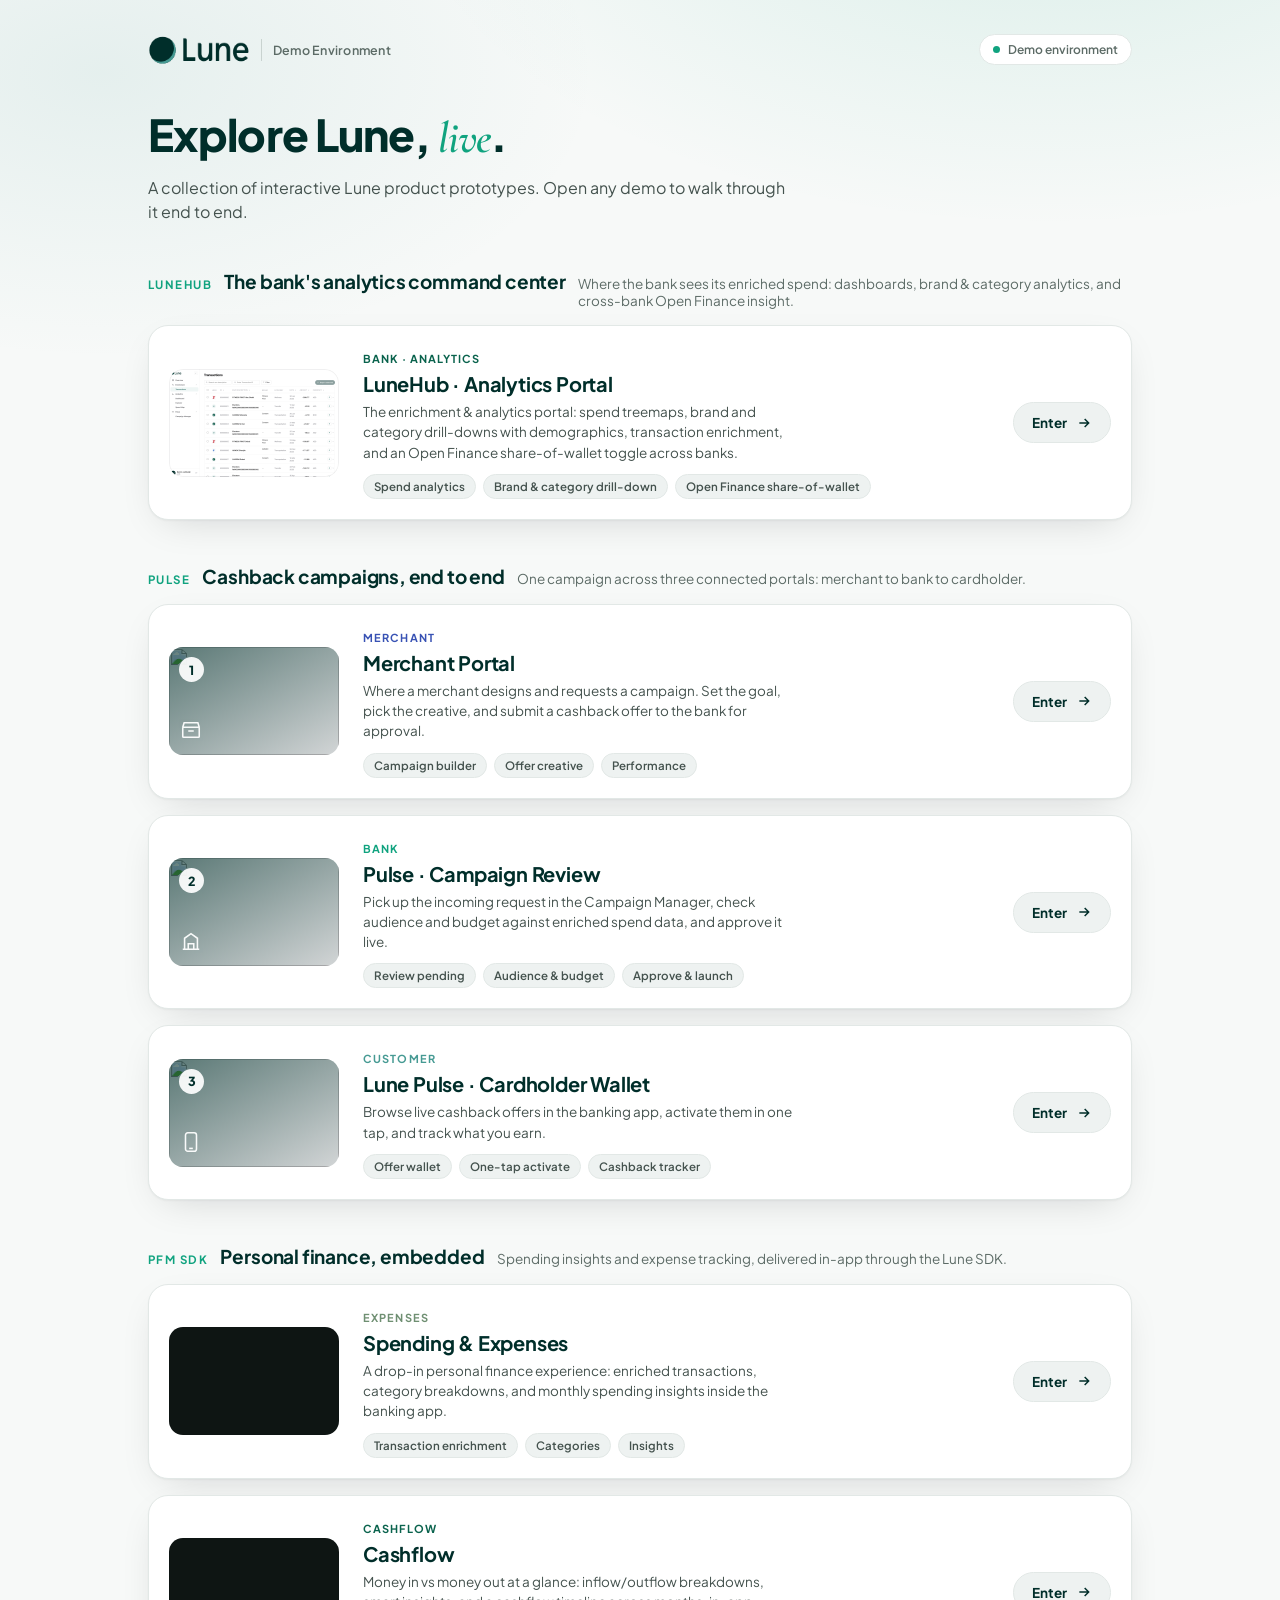
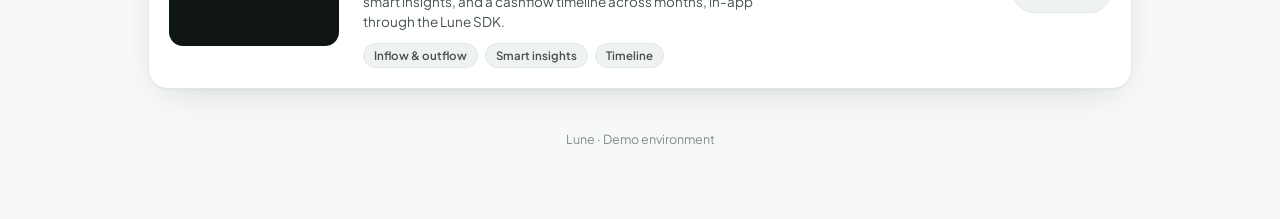
==== commit b289d419: "Add Cashflow entry point to PFM SDK demo Bring the self-contained Cashflow full-flow prototype into " ====
--- a/index.html
+++ b/index.html
@@ -238,6 +238,19 @@
         <span class="enter">Enter <svg width="16" height="16" viewBox="0 0 24 24" fill="none" stroke="currentColor" stroke-width="2.2"><path d="M5 12h14M13 6l6 6-6 6"/></svg></span>
       </a>
 
+      <a class="card" style="--accent:#0A634D" href="cashflow.html">
+        <div class="thumb live">
+          <iframe src="cashflow.html?preview" title="Cashflow preview" loading="lazy" tabindex="-1" aria-hidden="true" scrolling="no"></iframe>
+        </div>
+        <div class="body">
+          <span class="role">Cashflow</span>
+          <h3>Cashflow</h3>
+          <p>Money in vs money out at a glance: inflow/outflow breakdowns, smart insights, and a cashflow timeline across months, in-app through the Lune SDK.</p>
+          <div class="tags"><span class="tag">Inflow &amp; outflow</span><span class="tag">Smart insights</span><span class="tag">Timeline</span></div>
+        </div>
+        <span class="enter">Enter <svg width="16" height="16" viewBox="0 0 24 24" fill="none" stroke="currentColor" stroke-width="2.2"><path d="M5 12h14M13 6l6 6-6 6"/></svg></span>
+      </a>
+
     </div>
   </section>
 
